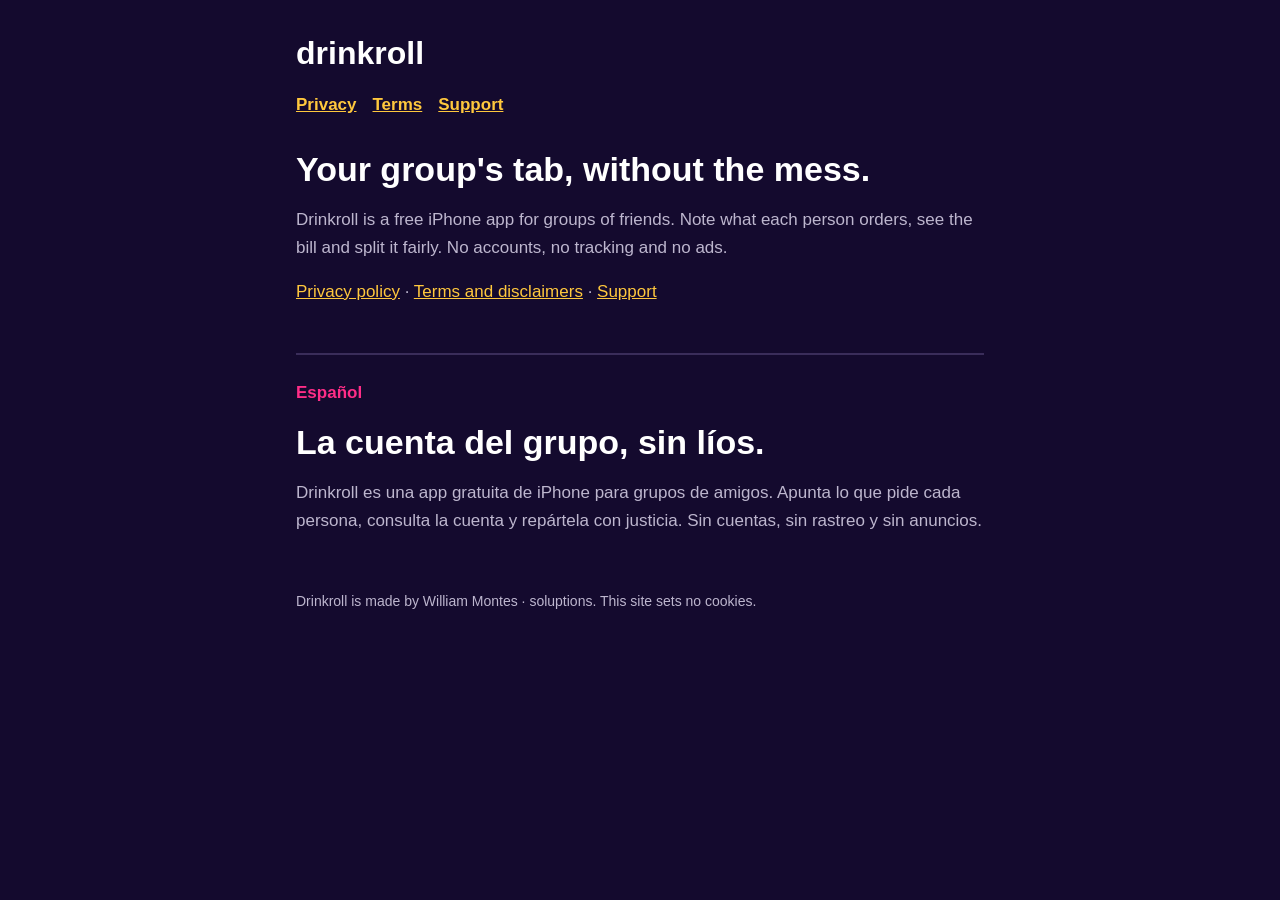
==== drinkroll/index.html @ c81eb1d1 "Drinkroll legal pages" ====
<!doctype html><html lang="en"><head><meta charset="utf-8"><meta name="viewport" content="width=device-width,initial-scale=1"><title>Group tab for iPhone · Drinkroll</title><link rel="stylesheet" href="../style.css"></head><body>
<header><a class="brand" href="../drinkroll/">drinkroll</a><nav><a href="../drinkroll/privacy/">Privacy</a><a href="../drinkroll/terms/">Terms</a><a href="../drinkroll/support/">Support</a></nav></header>
<main><h1>Your group's tab, without the mess.</h1><p>Drinkroll is a free iPhone app for groups of friends. Note what each person orders, see the bill and split it fairly. No accounts, no tracking and no ads.</p><p><a href="privacy/">Privacy policy</a> · <a href="terms/">Terms and disclaimers</a> · <a href="support/">Support</a></p>
<p class="lang">Español</p><h1>La cuenta del grupo, sin líos.</h1><p>Drinkroll es una app gratuita de iPhone para grupos de amigos. Apunta lo que pide cada persona, consulta la cuenta y repártela con justicia. Sin cuentas, sin rastreo y sin anuncios.</p></main><footer>Drinkroll is made by William Montes · soluptions. This site sets no cookies.</footer></body></html>
---- style.css ----
:root{--night:#140A2E;--raised:#21153F;--pink:#FF2D87;--yellow:#FFC83D;--text:#fff;--muted:#BDB6CE;--line:#3A2D5A}
*{box-sizing:border-box}html{-webkit-text-size-adjust:100%}body{margin:0;background:var(--night);color:var(--text);font:17px/1.6 ui-rounded,-apple-system,BlinkMacSystemFont,"Segoe UI",sans-serif}
main,header,footer{max-width:720px;margin:auto;padding:0 16px}header{padding-top:28px}.brand{font-size:32px;font-weight:900;color:#fff;text-decoration:none}nav{margin:12px 0 32px}nav a{margin-right:16px;font-weight:700}
h1{font-size:34px;line-height:1.15;margin:0 0 8px}h2{font-size:22px;margin:32px 0 8px;color:var(--yellow)}p,li{color:var(--muted)}strong{color:#fff}a{color:var(--yellow)}.lang{font-weight:800;color:var(--pink);margin-top:48px;padding-top:24px;border-top:2px solid var(--line)}
.date{font-size:15px}footer{margin-top:56px;padding-bottom:40px;font-size:14px;color:var(--muted)}
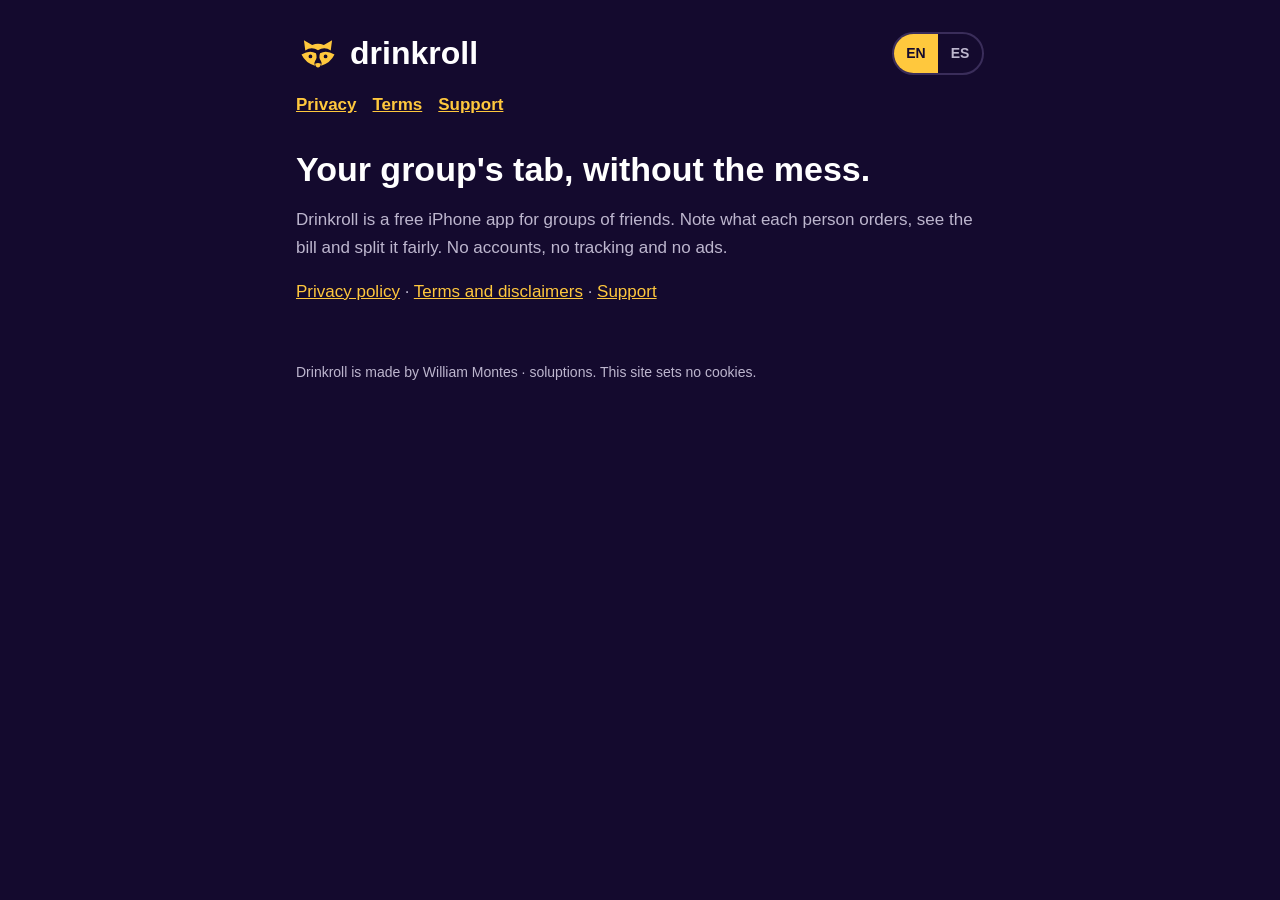
==== commit 8102192d: "Separate English and Spanish pages with a language switch; add the logo" ====
--- a/drinkroll/index.html
+++ b/drinkroll/index.html
@@ -1,4 +1,4 @@
-<!doctype html><html lang="en"><head><meta charset="utf-8"><meta name="viewport" content="width=device-width,initial-scale=1"><title>Group tab for iPhone · Drinkroll</title><link rel="stylesheet" href="../style.css"></head><body>
-<header><a class="brand" href="../drinkroll/">drinkroll</a><nav><a href="../drinkroll/privacy/">Privacy</a><a href="../drinkroll/terms/">Terms</a><a href="../drinkroll/support/">Support</a></nav></header>
-<main><h1>Your group's tab, without the mess.</h1><p>Drinkroll is a free iPhone app for groups of friends. Note what each person orders, see the bill and split it fairly. No accounts, no tracking and no ads.</p><p><a href="privacy/">Privacy policy</a> · <a href="terms/">Terms and disclaimers</a> · <a href="support/">Support</a></p>
-<p class="lang">Español</p><h1>La cuenta del grupo, sin líos.</h1><p>Drinkroll es una app gratuita de iPhone para grupos de amigos. Apunta lo que pide cada persona, consulta la cuenta y repártela con justicia. Sin cuentas, sin rastreo y sin anuncios.</p></main><footer>Drinkroll is made by William Montes · soluptions. This site sets no cookies.</footer></body></html>+<!doctype html><html lang="en"><head><meta charset="utf-8"><meta name="viewport" content="width=device-width,initial-scale=1"><title>Group tab for iPhone · Drinkroll</title><link rel="icon" href="/logo.svg" type="image/svg+xml"><link rel="stylesheet" href="/style.css"></head><body>
+<header><div class="top"><a class="brand" href="/drinkroll/"><img src="/logo.svg" width="44" height="44" alt="">drinkroll</a><div class="switch" role="group" aria-label="Language / Idioma"><a href="/drinkroll/" hreflang="en" lang="en" aria-current="true">EN</a><a href="/drinkroll/es/" hreflang="es" lang="es">ES</a></div></div><nav><a href="/drinkroll/privacy/">Privacy</a><a href="/drinkroll/terms/">Terms</a><a href="/drinkroll/support/">Support</a></nav></header>
+<main><h1>Your group's tab, without the mess.</h1><p>Drinkroll is a free iPhone app for groups of friends. Note what each person orders, see the bill and split it fairly. No accounts, no tracking and no ads.</p><p><a href="/drinkroll/privacy/">Privacy policy</a> · <a href="/drinkroll/terms/">Terms and disclaimers</a> · <a href="/drinkroll/support/">Support</a></p>
+</main><footer>Drinkroll is made by William Montes · soluptions. This site sets no cookies.</footer></body></html>
--- a/style.css
+++ b/style.css
@@ -1,5 +1,6 @@
 :root{--night:#140A2E;--raised:#21153F;--pink:#FF2D87;--yellow:#FFC83D;--text:#fff;--muted:#BDB6CE;--line:#3A2D5A}
 *{box-sizing:border-box}html{-webkit-text-size-adjust:100%}body{margin:0;background:var(--night);color:var(--text);font:17px/1.6 ui-rounded,-apple-system,BlinkMacSystemFont,"Segoe UI",sans-serif}
 main,header,footer{max-width:720px;margin:auto;padding:0 16px}header{padding-top:28px}.brand{font-size:32px;font-weight:900;color:#fff;text-decoration:none}nav{margin:12px 0 32px}nav a{margin-right:16px;font-weight:700}
-h1{font-size:34px;line-height:1.15;margin:0 0 8px}h2{font-size:22px;margin:32px 0 8px;color:var(--yellow)}p,li{color:var(--muted)}strong{color:#fff}a{color:var(--yellow)}.lang{font-weight:800;color:var(--pink);margin-top:48px;padding-top:24px;border-top:2px solid var(--line)}
-.date{font-size:15px}footer{margin-top:56px;padding-bottom:40px;font-size:14px;color:var(--muted)}+h1{font-size:34px;line-height:1.15;margin:0 0 8px}h2{font-size:22px;margin:32px 0 8px;color:var(--yellow)}p,li{color:var(--muted)}strong{color:#fff}a{color:var(--yellow)}.date{font-size:15px}footer{margin-top:56px;padding-bottom:40px;font-size:14px;color:var(--muted)}
+.top{display:flex;align-items:center;justify-content:space-between;gap:12px}.switch{display:flex;border:2px solid var(--line);border-radius:999px;overflow:hidden;flex:none}.switch a{min-width:44px;padding:8px 12px;text-align:center;font-size:14px;font-weight:800;text-decoration:none;color:var(--muted)}.switch a[aria-current]{background:var(--yellow);color:var(--night)}
+.brand{display:flex;align-items:center;gap:10px}.brand img{display:block;flex:none}
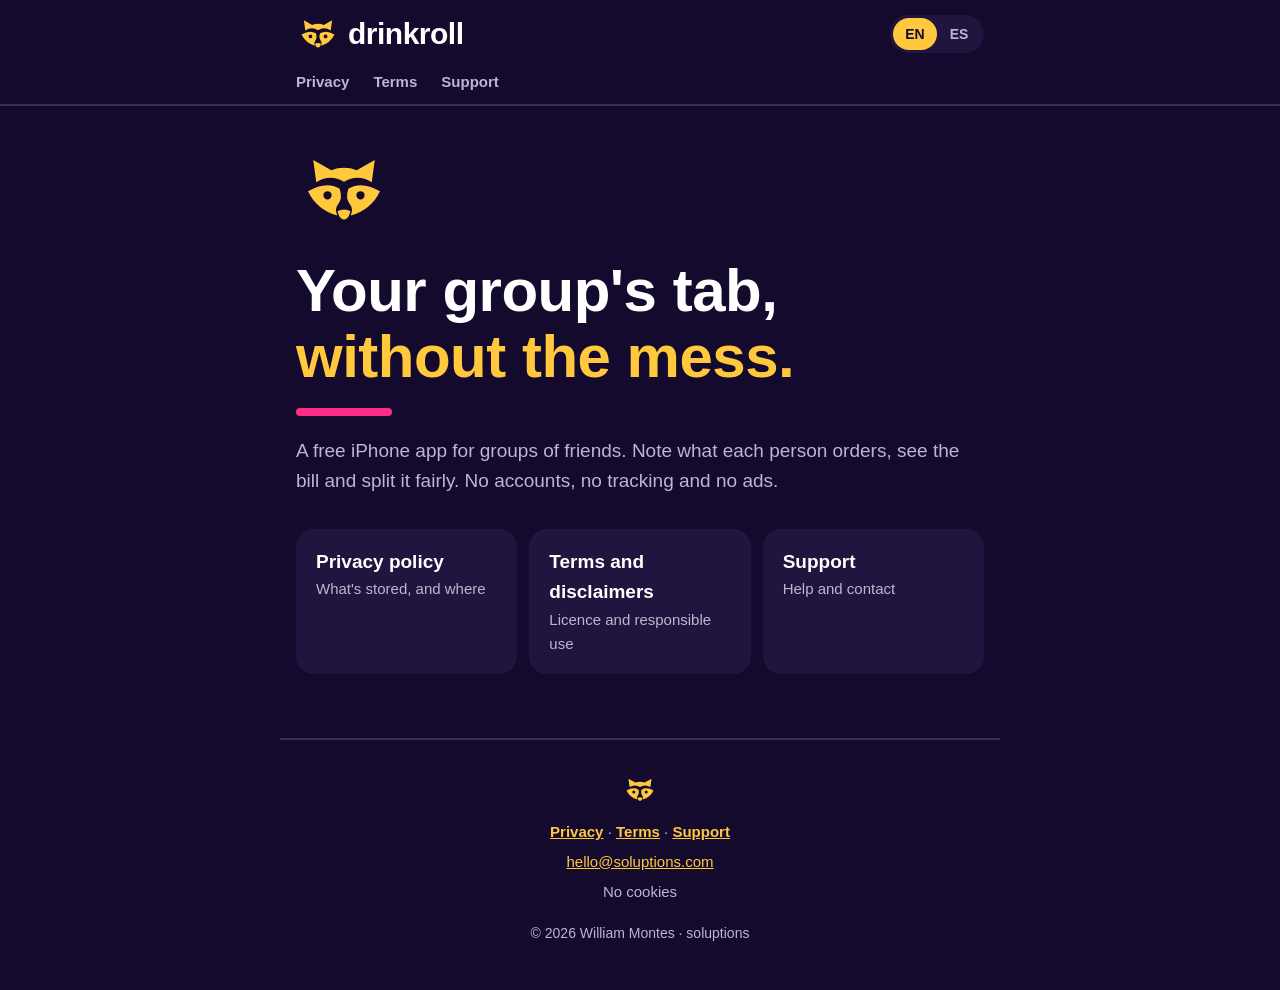
==== commit 4c9ace0e: "Fixed header, new home page and footer; rename the responsible section to Developer" ====
--- a/drinkroll/index.html
+++ b/drinkroll/index.html
@@ -1,4 +1,3 @@
-<!doctype html><html lang="en"><head><meta charset="utf-8"><meta name="viewport" content="width=device-width,initial-scale=1"><title>Group tab for iPhone · Drinkroll</title><link rel="icon" href="/logo.svg" type="image/svg+xml"><link rel="stylesheet" href="/style.css"></head><body>
-<header><div class="top"><a class="brand" href="/drinkroll/"><img src="/logo.svg" width="44" height="44" alt="">drinkroll</a><div class="switch" role="group" aria-label="Language / Idioma"><a href="/drinkroll/" hreflang="en" lang="en" aria-current="true">EN</a><a href="/drinkroll/es/" hreflang="es" lang="es">ES</a></div></div><nav><a href="/drinkroll/privacy/">Privacy</a><a href="/drinkroll/terms/">Terms</a><a href="/drinkroll/support/">Support</a></nav></header>
-<main><h1>Your group's tab, without the mess.</h1><p>Drinkroll is a free iPhone app for groups of friends. Note what each person orders, see the bill and split it fairly. No accounts, no tracking and no ads.</p><p><a href="/drinkroll/privacy/">Privacy policy</a> · <a href="/drinkroll/terms/">Terms and disclaimers</a> · <a href="/drinkroll/support/">Support</a></p>
-</main><footer>Drinkroll is made by William Montes · soluptions. This site sets no cookies.</footer></body></html>+<!doctype html><html lang="en"><head><meta charset="utf-8"><meta name="viewport" content="width=device-width,initial-scale=1"><title>Group tab for iPhone · Drinkroll</title><link rel="icon" href="/logo.svg" type="image/svg+xml"><link rel="stylesheet" href="/style.css?v=3"></head><body>
+<header><div class="wrap"><div class="top"><a class="brand" href="/drinkroll/"><img src="/logo.svg" width="44" height="44" alt="">drinkroll</a><div class="switch" role="group" aria-label="Language / Idioma"><a href="/drinkroll/" hreflang="en" lang="en" aria-current="true">EN</a><a href="/drinkroll/es/" hreflang="es" lang="es">ES</a></div></div><nav><a href="/drinkroll/privacy/">Privacy</a><a href="/drinkroll/terms/">Terms</a><a href="/drinkroll/support/">Support</a></nav></div></header>
+<main><section class="hero"><img src="/logo.svg" width="120" height="120" alt=""><h1>Your group's tab,<br><span>without the mess.</span></h1><div class="bar"></div><p>A free iPhone app for groups of friends. Note what each person orders, see the bill and split it fairly. No accounts, no tracking and no ads.</p></section><div class="tiles"><a class="tile" href="/drinkroll/privacy/"><strong>Privacy policy</strong><span>What's stored, and where</span></a><a class="tile" href="/drinkroll/terms/"><strong>Terms and disclaimers</strong><span>Licence and responsible use</span></a><a class="tile" href="/drinkroll/support/"><strong>Support</strong><span>Help and contact</span></a></div></main><footer><img src="/logo.svg" width="36" height="36" alt=""><p class="flinks"><a href="/drinkroll/privacy/">Privacy</a> · <a href="/drinkroll/terms/">Terms</a> · <a href="/drinkroll/support/">Support</a></p><p><a href="mailto:hello@soluptions.com">hello@soluptions.com</a></p><p>No cookies</p><p class="copy">© 2026 William Montes · soluptions</p></footer></body></html>
--- a/style.css
+++ b/style.css
@@ -1,6 +1,11 @@
 :root{--night:#140A2E;--raised:#21153F;--pink:#FF2D87;--yellow:#FFC83D;--text:#fff;--muted:#BDB6CE;--line:#3A2D5A}
-*{box-sizing:border-box}html{-webkit-text-size-adjust:100%}body{margin:0;background:var(--night);color:var(--text);font:17px/1.6 ui-rounded,-apple-system,BlinkMacSystemFont,"Segoe UI",sans-serif}
-main,header,footer{max-width:720px;margin:auto;padding:0 16px}header{padding-top:28px}.brand{font-size:32px;font-weight:900;color:#fff;text-decoration:none}nav{margin:12px 0 32px}nav a{margin-right:16px;font-weight:700}
-h1{font-size:34px;line-height:1.15;margin:0 0 8px}h2{font-size:22px;margin:32px 0 8px;color:var(--yellow)}p,li{color:var(--muted)}strong{color:#fff}a{color:var(--yellow)}.date{font-size:15px}footer{margin-top:56px;padding-bottom:40px;font-size:14px;color:var(--muted)}
-.top{display:flex;align-items:center;justify-content:space-between;gap:12px}.switch{display:flex;border:2px solid var(--line);border-radius:999px;overflow:hidden;flex:none}.switch a{min-width:44px;padding:8px 12px;text-align:center;font-size:14px;font-weight:800;text-decoration:none;color:var(--muted)}.switch a[aria-current]{background:var(--yellow);color:var(--night)}
-.brand{display:flex;align-items:center;gap:10px}.brand img{display:block;flex:none}+*{box-sizing:border-box}html{-webkit-text-size-adjust:100%;scroll-padding-top:128px}body{margin:0;background:var(--night);color:var(--text);font:17px/1.6 ui-rounded,-apple-system,BlinkMacSystemFont,"Segoe UI",sans-serif}
+header{position:sticky;top:0;z-index:10;background:var(--night);border-bottom:2px solid var(--line)}.wrap,main,footer{max-width:720px;margin:auto;padding-left:16px;padding-right:16px}.wrap{padding-top:calc(12px + env(safe-area-inset-top))}
+.top{display:flex;align-items:center;justify-content:space-between;gap:12px}.brand{display:flex;align-items:center;gap:8px;font-size:30px;line-height:1;font-weight:900;letter-spacing:-.5px;color:#fff;text-decoration:none}.brand img{display:block;flex:none}
+.switch{display:flex;flex:none;background:var(--raised);border-radius:999px;padding:3px}.switch a{min-width:44px;padding:7px 10px;border-radius:999px;text-align:center;font-size:14px;line-height:1.3;font-weight:800;text-decoration:none;color:var(--muted)}.switch a[aria-current]{background:var(--yellow);color:var(--night)}
+nav{display:flex;gap:24px;margin-top:6px}nav a{padding:8px 0;border-bottom:4px solid transparent;margin-bottom:-2px;font-size:15px;font-weight:800;text-decoration:none;color:var(--muted)}nav a[aria-current]{color:#fff;border-bottom-color:var(--pink)}
+main{padding-top:36px}h1{font-size:38px;line-height:1.1;font-weight:900;letter-spacing:-.5px;margin:0 0 8px}h2{font-size:23px;line-height:1.25;font-weight:900;margin:36px 0 8px;color:var(--yellow)}p,li{color:var(--muted)}strong{color:#fff}a{color:var(--yellow)}.date{font-size:15px}
+.hero img{display:block;width:96px;height:96px;margin:0 0 20px}.hero h1{font-size:38px}.hero h1 span{color:var(--yellow)}.bar{width:96px;height:8px;border-radius:8px;background:var(--pink);margin:18px 0 20px}.hero p{font-size:19px}
+.tiles{display:grid;gap:12px;margin-top:32px}.tile{display:block;padding:18px 20px;background:var(--raised);border-radius:18px;text-decoration:none}.tile strong{display:block;font-size:19px;font-weight:900}.tile span{display:block;color:var(--muted);font-size:15px}
+footer{margin-top:64px;padding-top:32px;padding-bottom:calc(40px + env(safe-area-inset-bottom));border-top:2px solid var(--line);text-align:center;font-size:15px}footer img{display:block;margin:0 auto 12px}footer p{margin:6px 0}.flinks a{font-weight:800}.copy{margin-top:18px;font-size:14px}
+@media(min-width:720px){.tiles{grid-template-columns:repeat(3,1fr)}.hero h1{font-size:60px}}
